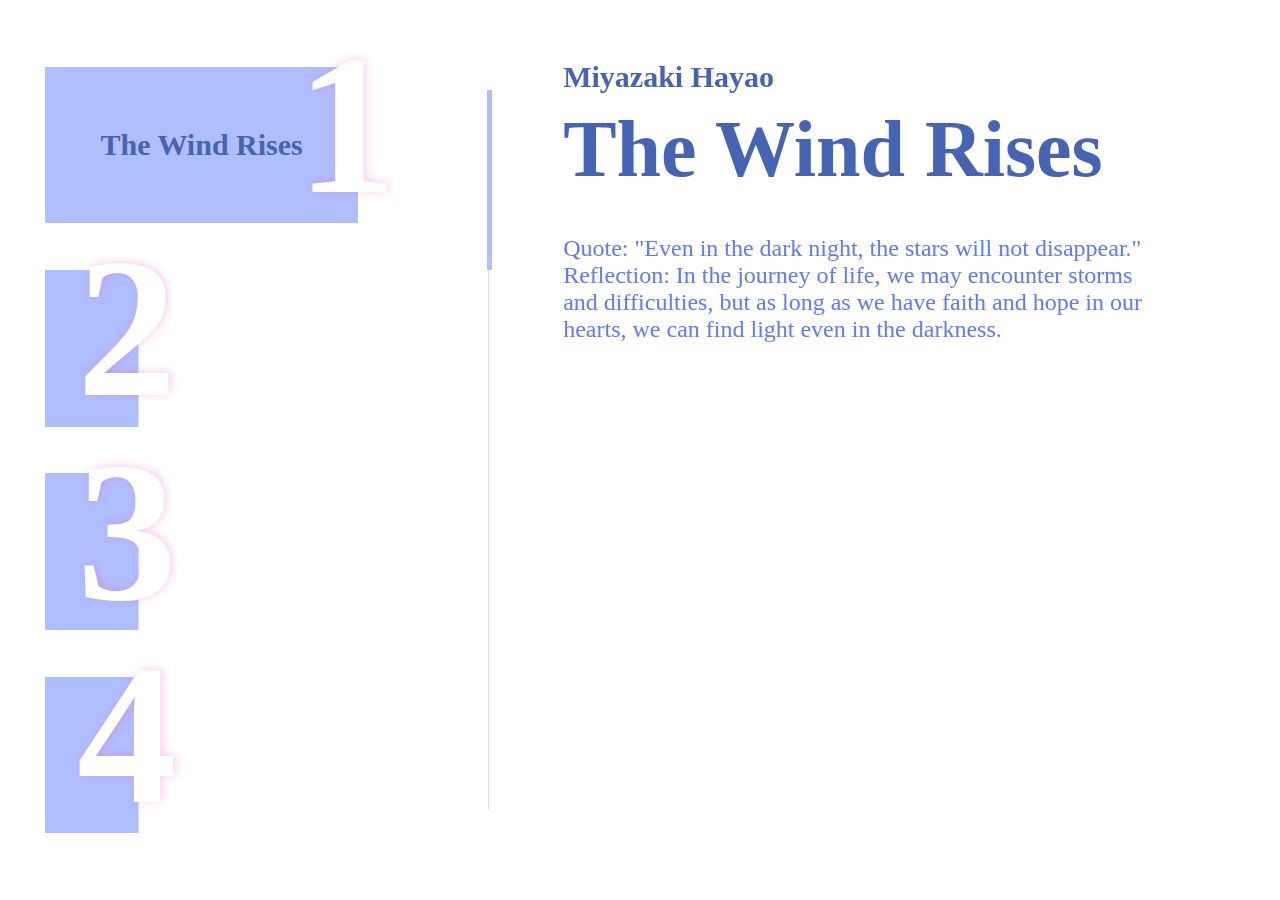
==== src/main/webapp/html/index.html @ be0d419c "增加展示页面，添加filter拦截器" ====
<!DOCTYPE html>
<html lang="en">

<head>
  <meta charset="UTF-8">
  <meta name="viewport" content="width=device-width, initial-scale=1.0">
  <title>山羊の前端小窝</title>
  <style>
    * {
      box-sizing: border-box;
      margin: 0;
      padding: 0;
    }

    body {
      display: flex;
      justify-content: center;
      align-items: center;
      background-image: url(./img/bg.jpg);
      background-size: cover;
    }

    #main {
      
      height: 100vh;
      width: 100vw;
      display: flex;
      justify-content: center;
      align-items: center;
    }

    #click-section {
      width: 35%;
      height: 100%;
      padding: 20px 0;
      position: relative;
    }

    #drawerboxes {
      margin-left: 10%;
      width: 100%;
      height: 100%;
      position: relative;
      overflow: hidden;
      display: flex;
      flex-direction: column;
      justify-content: space-evenly;
    }

    #drawerboxes::before {
      content: "";
      width: 8px;
      height: 94%;
      position: absolute;
      left: -10px;
      top: 3%;
      z-index: 120;
    }

    .drawerbox {
      height: calc(100% / 5.5);
      width: 70%;
      position: relative;
      z-index: 100;
      transform: translateX(-70%);
      transition: transform .5s ease-in-out;
    }

    .drawerbox.active {
      transform: translateX(0);
    }

    .drawer-btn {
      width: 100%;
      height: 100%;
      font: 800 30px '';
      background-color: rgb(175, 190, 255);
      border: none;
      transition: background-color .5s ease-in-out;
      color: #ffffff00;
    }

    .drawer-btn.active {
      background-image: url(./img/bg.jpg);
      background-size: cover;
      color: rgb(70, 100, 180);
    }

    .drawer-btn:hover {
      cursor: pointer;
    }

    .drawer-head {
      position: absolute;
      color: rgb(255, 255, 255);
      font-size: 200px;
      font-weight: 700;
      right: -38px;
      top: calc(50% - 135px);
      text-shadow: 2px -1px 8px rgba(250, 80, 193, 0.323);
    }

    #slide-section {
      position: relative;
      height: 100%;
      width: 65%;
      display: flex;
      justify-content: center;
      padding: 0 40px;
      background: linear-gradient(to right bottom,
          rgba(255, 255, 255, .6),
          rgba(255, 255, 255, .3),
          rgba(255, 255, 255, .2));
      backdrop-filter: blur(11px);
    }

    #slide-bar {
      position: absolute;
      top: 10%;
      left: 40px;
      height: 80%;
      width: 1px;
      background-color: rgb(223, 223, 223);
    }

    #bar {
      position: absolute;
      height: calc(100% / 4);
      width: 5px;
      top: 0;
      left: -1.2px;
      background-color: rgb(175, 190, 255);
      transition: transform .5s ease-in-out;
    }

    #card-section {
      height: 100%;
      width: 80%;
      overflow: hidden;
    }

    .card {
      display: flex;
      flex-direction: column;
      height: 100%;
      width: 100%;
      padding: 10% 0;
      color: white;
      font-size: 30px;
      transition: transform .5s ease-in-out;
    }

    .card-small-title {
      font-size: 30px;
      font-weight: 600;
      padding-bottom: min(5%, 10px);
      color: rgb(70, 100, 180);
    }

    .card-title {
      font-size: 80px;
      font-weight: 700;
      padding-bottom: min(20%, 40px);
      color: rgb(70, 100, 180);
    }

    .card-content {
      font-size: 24px;
      font-weight: 400;
      color: rgb(94, 123, 255);
      margin-bottom: 60px;
    }

    .card-img {
      width: 100%;
      height: 400px;
      overflow: hidden;
    }

    .card-img img {
      width: 100%;
    }
  </style>
</head>

<body>
  <div id="main">
    <div id="click-section">
      <div id="drawerboxes">
        <div class="drawerbox active">
          <button class="drawer-btn active" onclick="slideTo(1)">The Wind Rises<span
              class="drawer-head">1</span></button>
        </div>
        <div class="drawerbox">
          <button class="drawer-btn" onclick="slideTo(2)">Children of the Wind<span
              class="drawer-head">2</span></button>
        </div>
        <div class="drawerbox">
          <button class="drawer-btn" onclick="slideTo(3)">Title Here<span class="drawer-head">3</span></button>
        </div>
        <div class="drawerbox">
          <button class="drawer-btn" onclick="slideTo(4)">Title Here<span class="drawer-head">4</span></button>
        </div>
      </div>
    </div>
    <div id="slide-section">
      <div id="slide-bar">
        <div id="bar"></div>
      </div>
      <div id="card-section">
        <div id="card1" class="card">
          <div class="card-small-title">Miyazaki Hayao</div>
          <div class="card-title">The Wind Rises</div>
          <div class="card-content">Quote: "Even in the dark night, the stars will not
            disappear." Reflection: In the journey of life, we may encounter storms
            and difficulties, but as long as we have faith and hope in our hearts,
            we can find light even in the darkness.</div>
          <div class="card-img">
            <img src="./img/17.gif" alt="">
          </div>
        </div>
        <div id="card2" class="card">
          <div class="card-small-title">Miyazaki Hayao</div>
          <div class="card-title">Children of the Wind</div>
          <div class="card-content">Quote: "The wind is calling, to fly freely."
            Reflection: The wind symbolizes freedom and inspiration. We should bravely follow the voice of our hearts,
            break through all limitations, and pursue our dreams. </div>
          <div class="card-img">
            <img src="./img/08.gif" alt="">
          </div>
        </div>
        <div id="card3" class="card">
          <div class="card-small-title">Miyazaki Hayao</div>
          <div class="card-title">Castle in the Sky</div>
          <div class="card-content">Quote: "At the end of the sky, there is another world."
            Reflection: Sometimes we may feel lost and confused, but as long as we maintain faith and hope, we will
            surely find our own piece of sky and achieve our dreams. </div>
          <div class="card-img">
            <img src="./img/03.gif" alt="">
          </div>
        </div>
        <div id="card4" class="card">
          <div class="card-small-title">Miyazaki Hayao</div>
          <div class="card-title">Spirited Away</div>
          <div class="card-content">Quote: "Don't stop, don't be afraid, just keep going, and you will find the answer."
            Reflection: In the journey of life, we will encounter various difficulties and challenges, but as long as we
            persevere, fear no hardship, and believe in our own strength, we will find the answers and achieve our
            dreams.</div>
          <div class="card-img">
            <img src="./img/04.gif" alt="">
          </div>
        </div>
      </div>
    </div>
  </div>
  <script>
    // 定义变量 
    let chosenSlideNumber = 1; // 当前选择的幻灯片编号 
    let offset = 0; // 幻灯片偏移量 
    let barOffset = 0; // 导航条偏移量 
    let intervalID; // 定时器 ID 
    // 启动幻灯片轮播 
    startSlide();
    // 获取所有抽屉按钮，并为每个按钮添加点击事件监听器 
    const drawerBtns = Array.from(document.querySelectorAll(".drawer-btn"));
    drawerBtns.forEach(btn => {
      btn.addEventListener("click", () => {
        clearInterval(intervalID); // 清除定时器 
        startSlide(); // 重新启动幻灯片轮播 
      })
    })
    // 获取幻灯片区域 
    const slideSection = document.querySelector("#slide-section");
    // 鼠标移入幻灯片区域时清除定时器 
    slideSection.addEventListener("mouseenter", () => {
      clearInterval(intervalID);
    })
    // 鼠标移出幻灯片区域时重新启动幻灯片轮播 
    slideSection.addEventListener("mouseleave", () => {
      startSlide();
    })
    // 切换到指定编号的幻灯片 
    function slideTo(slideNumber) {
      drawerboxToggle(slideNumber); // 切换抽屉面板状态 
      drawerbtnToggle(slideNumber); // 切换抽屉按钮状态 
      // 更新偏移量 
      let previousSlideNumber = chosenSlideNumber;
      chosenSlideNumber = slideNumber;
      offset += (chosenSlideNumber - previousSlideNumber) * (-100); // 计算幻灯片偏移量 
      barOffset += (chosenSlideNumber - previousSlideNumber) * (100); // 计算导航条偏移量 
      barSlide(barOffset); // 移动导航条 
      // 获取所有幻灯片，为每个幻灯片设置偏移量 
      const slides = document.querySelectorAll(".card");
      Array.from(slides).forEach(slide => {
        slide.style.transform = `translateY(${offset}%)`;
      })
    }
    // 切换抽屉面板状态 
    function drawerboxToggle(drawerboxNumber) {
      let prevDrawerboxNumber = chosenSlideNumber;
      const drawerboxes = document.querySelectorAll(".drawerbox");
      drawerboxes[prevDrawerboxNumber - 1].classList.toggle("active"); // 切换前一个抽屉面板的状态 
      drawerboxes[drawerboxNumber - 1].classList.toggle("active"); // 切换当前抽屉面板的状态 
    }
    // 切换抽屉按钮状态 
    function drawerbtnToggle(drawerBtnNumber) {
      let prevDrawerBtnNumber = chosenSlideNumber;
      const drawerBtns = document.querySelectorAll(".drawer-btn");
      drawerBtns[prevDrawerBtnNumber - 1].classList.toggle("active"); // 切换前一个抽屉按钮的状态 
      drawerBtns[drawerBtnNumber - 1].classList.toggle("active"); // 切换当前抽屉按钮的状态 
    }
    // 移动导航条 
    function barSlide(barOffset) {
      const bar = document.querySelector("#bar");
      bar.style.transform = `translateY(${barOffset}%)`;
    }
    // 启动幻灯片轮播 
    function startSlide() {
      intervalID = setInterval(() => {
        slideTo(chosenSlideNumber % 4 + 1); // 每次切换到下一个幻灯片 
      }, 3000); // 每隔 3 秒自动切换幻灯片 
    }



  </script>
</body>

</html>
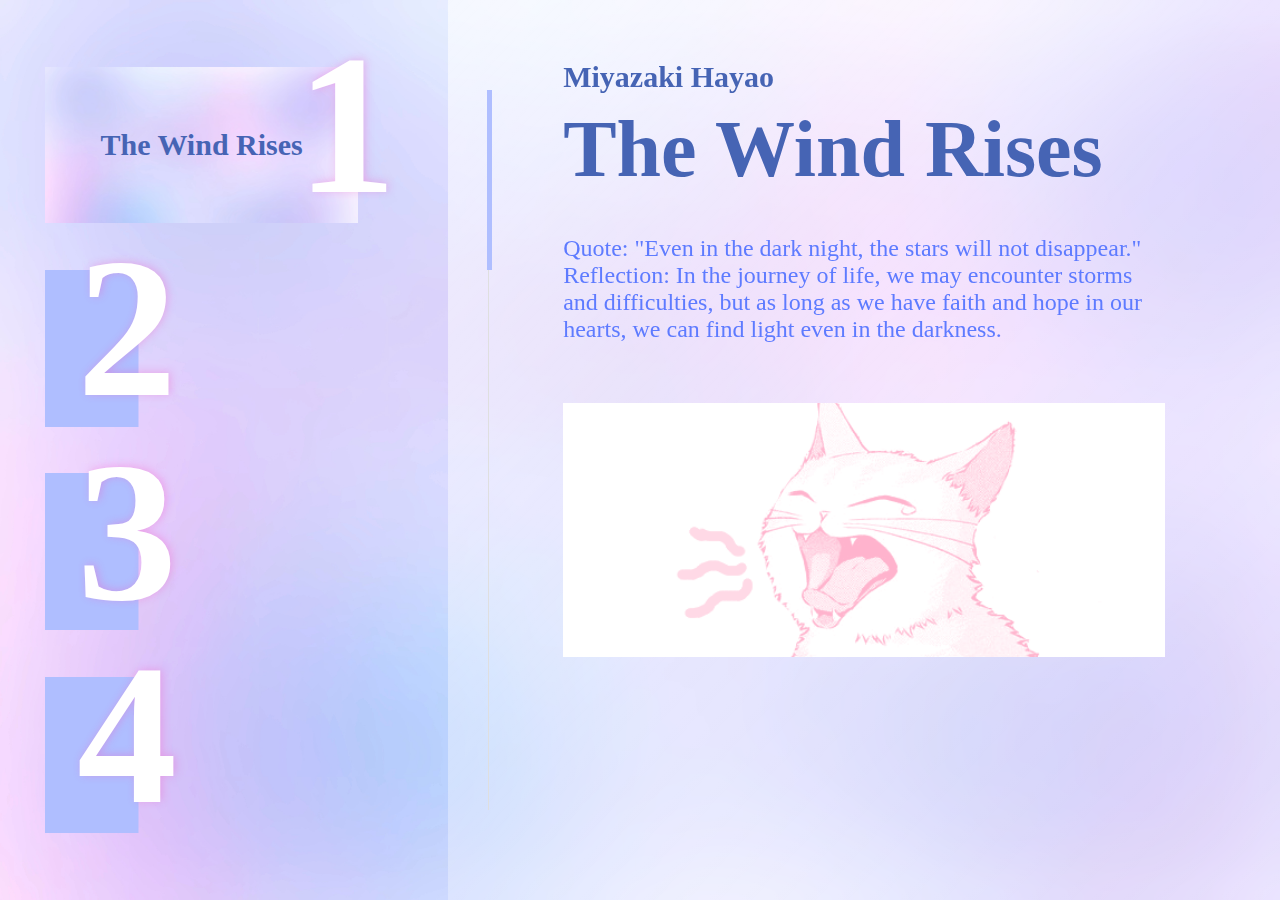
==== commit 03d803b3: "增加跳转页面" ====
--- a/src/main/webapp/html/index.html
+++ b/src/main/webapp/html/index.html
@@ -16,12 +16,12 @@
       display: flex;
       justify-content: center;
       align-items: center;
-      background-image: url(./img/bg.jpg);
+      background-image: url(../image/bg.jpg);
       background-size: cover;
     }
 
     #main {
-      
+
       height: 100vh;
       width: 100vw;
       display: flex;
@@ -81,7 +81,7 @@
     }
 
     .drawer-btn.active {
-      background-image: url(./img/bg.jpg);
+      background-image: url(../image/bg.jpg);
       background-size: cover;
       color: rgb(70, 100, 180);
     }
@@ -216,7 +216,7 @@
             and difficulties, but as long as we have faith and hope in our hearts,
             we can find light even in the darkness.</div>
           <div class="card-img">
-            <img src="./img/17.gif" alt="">
+            <img src="../image/17.gif" alt="">
           </div>
         </div>
         <div id="card2" class="card">
@@ -226,7 +226,7 @@
             Reflection: The wind symbolizes freedom and inspiration. We should bravely follow the voice of our hearts,
             break through all limitations, and pursue our dreams. </div>
           <div class="card-img">
-            <img src="./img/08.gif" alt="">
+            <img src="../image/08.gif" alt="">
           </div>
         </div>
         <div id="card3" class="card">
@@ -236,7 +236,7 @@
             Reflection: Sometimes we may feel lost and confused, but as long as we maintain faith and hope, we will
             surely find our own piece of sky and achieve our dreams. </div>
           <div class="card-img">
-            <img src="./img/03.gif" alt="">
+            <img src="../image/03.gif" alt="">
           </div>
         </div>
         <div id="card4" class="card">
@@ -247,78 +247,78 @@
             persevere, fear no hardship, and believe in our own strength, we will find the answers and achieve our
             dreams.</div>
           <div class="card-img">
-            <img src="./img/04.gif" alt="">
+            <img src="../image/04.gif" alt="">
           </div>
         </div>
       </div>
     </div>
   </div>
   <script>
-    // 定义变量 
-    let chosenSlideNumber = 1; // 当前选择的幻灯片编号 
-    let offset = 0; // 幻灯片偏移量 
-    let barOffset = 0; // 导航条偏移量 
-    let intervalID; // 定时器 ID 
-    // 启动幻灯片轮播 
+    // 定义变量
+    let chosenSlideNumber = 1; // 当前选择的幻灯片编号
+    let offset = 0; // 幻灯片偏移量
+    let barOffset = 0; // 导航条偏移量
+    let intervalID; // 定时器 ID
+    // 启动幻灯片轮播
     startSlide();
-    // 获取所有抽屉按钮，并为每个按钮添加点击事件监听器 
+    // 获取所有抽屉按钮，并为每个按钮添加点击事件监听器
     const drawerBtns = Array.from(document.querySelectorAll(".drawer-btn"));
     drawerBtns.forEach(btn => {
       btn.addEventListener("click", () => {
-        clearInterval(intervalID); // 清除定时器 
-        startSlide(); // 重新启动幻灯片轮播 
+        clearInterval(intervalID); // 清除定时器
+        startSlide(); // 重新启动幻灯片轮播
       })
     })
-    // 获取幻灯片区域 
+    // 获取幻灯片区域
     const slideSection = document.querySelector("#slide-section");
-    // 鼠标移入幻灯片区域时清除定时器 
+    // 鼠标移入幻灯片区域时清除定时器
     slideSection.addEventListener("mouseenter", () => {
       clearInterval(intervalID);
     })
-    // 鼠标移出幻灯片区域时重新启动幻灯片轮播 
+    // 鼠标移出幻灯片区域时重新启动幻灯片轮播
     slideSection.addEventListener("mouseleave", () => {
       startSlide();
     })
-    // 切换到指定编号的幻灯片 
+    // 切换到指定编号的幻灯片
     function slideTo(slideNumber) {
-      drawerboxToggle(slideNumber); // 切换抽屉面板状态 
-      drawerbtnToggle(slideNumber); // 切换抽屉按钮状态 
-      // 更新偏移量 
+      drawerboxToggle(slideNumber); // 切换抽屉面板状态
+      drawerbtnToggle(slideNumber); // 切换抽屉按钮状态
+      // 更新偏移量
       let previousSlideNumber = chosenSlideNumber;
       chosenSlideNumber = slideNumber;
-      offset += (chosenSlideNumber - previousSlideNumber) * (-100); // 计算幻灯片偏移量 
-      barOffset += (chosenSlideNumber - previousSlideNumber) * (100); // 计算导航条偏移量 
-      barSlide(barOffset); // 移动导航条 
-      // 获取所有幻灯片，为每个幻灯片设置偏移量 
+      offset += (chosenSlideNumber - previousSlideNumber) * (-100); // 计算幻灯片偏移量
+      barOffset += (chosenSlideNumber - previousSlideNumber) * (100); // 计算导航条偏移量
+      barSlide(barOffset); // 移动导航条
+      // 获取所有幻灯片，为每个幻灯片设置偏移量
       const slides = document.querySelectorAll(".card");
       Array.from(slides).forEach(slide => {
         slide.style.transform = `translateY(${offset}%)`;
       })
     }
-    // 切换抽屉面板状态 
+    // 切换抽屉面板状态
     function drawerboxToggle(drawerboxNumber) {
       let prevDrawerboxNumber = chosenSlideNumber;
       const drawerboxes = document.querySelectorAll(".drawerbox");
-      drawerboxes[prevDrawerboxNumber - 1].classList.toggle("active"); // 切换前一个抽屉面板的状态 
-      drawerboxes[drawerboxNumber - 1].classList.toggle("active"); // 切换当前抽屉面板的状态 
-    }
-    // 切换抽屉按钮状态 
+      drawerboxes[prevDrawerboxNumber - 1].classList.toggle("active"); // 切换前一个抽屉面板的状态
+      drawerboxes[drawerboxNumber - 1].classList.toggle("active"); // 切换当前抽屉面板的状态
+    }
+    // 切换抽屉按钮状态
     function drawerbtnToggle(drawerBtnNumber) {
       let prevDrawerBtnNumber = chosenSlideNumber;
       const drawerBtns = document.querySelectorAll(".drawer-btn");
-      drawerBtns[prevDrawerBtnNumber - 1].classList.toggle("active"); // 切换前一个抽屉按钮的状态 
-      drawerBtns[drawerBtnNumber - 1].classList.toggle("active"); // 切换当前抽屉按钮的状态 
-    }
-    // 移动导航条 
+      drawerBtns[prevDrawerBtnNumber - 1].classList.toggle("active"); // 切换前一个抽屉按钮的状态
+      drawerBtns[drawerBtnNumber - 1].classList.toggle("active"); // 切换当前抽屉按钮的状态
+    }
+    // 移动导航条
     function barSlide(barOffset) {
       const bar = document.querySelector("#bar");
       bar.style.transform = `translateY(${barOffset}%)`;
     }
-    // 启动幻灯片轮播 
+    // 启动幻灯片轮播
     function startSlide() {
       intervalID = setInterval(() => {
-        slideTo(chosenSlideNumber % 4 + 1); // 每次切换到下一个幻灯片 
-      }, 3000); // 每隔 3 秒自动切换幻灯片 
+        slideTo(chosenSlideNumber % 4 + 1); // 每次切换到下一个幻灯片
+      }, 3000); // 每隔 3 秒自动切换幻灯片
     }
 
 
@@ -326,4 +326,4 @@
   </script>
 </body>
 
-</html>+</html>
